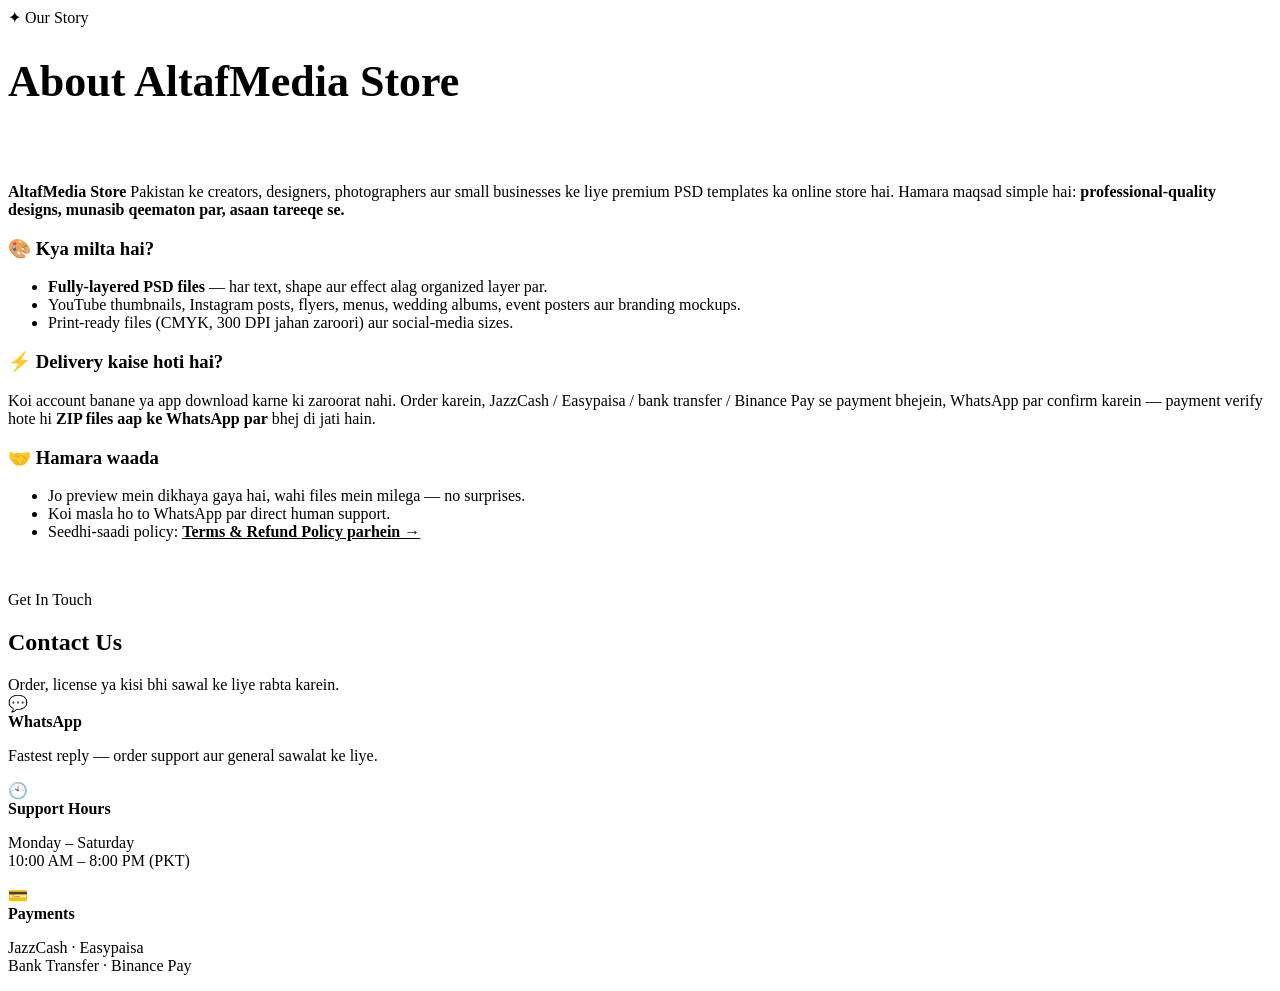
==== about.html @ 40137c95 "Add files via upload" ====
<!DOCTYPE html>
<html lang="en">
<head>
<meta charset="UTF-8">
<meta name="viewport" content="width=device-width, initial-scale=1.0">
<title>About — AltafMedia Store</title>
<link rel="preconnect" href="https://fonts.googleapis.com">
<link rel="preconnect" href="https://fonts.gstatic.com" crossorigin>
<link href="https://fonts.googleapis.com/css2?family=Inter:wght@400;500;600;700;800&display=swap" rel="stylesheet">
<link rel="stylesheet" href="assets/css/style.css">
</head>
<body>
<header class="site-header"></header>

<div class="page-hero">
  <div class="container">
    <span class="eyebrow gold">✦ Our Story</span>
    <h1 class="h-section" style="font-size:clamp(30px,4.5vw,44px)">About AltafMedia Store</h1>
  </div>
</div>

<section style="padding-top:30px">
  <div class="container">
    <div class="prose">
      <p><b>AltafMedia Store</b> Pakistan ke creators, designers, photographers aur small businesses ke liye premium PSD templates ka online store hai. Hamara maqsad simple hai: <b>professional-quality designs, munasib qeematon par, asaan tareeqe se.</b></p>
      <h3>🎨 Kya milta hai?</h3>
      <ul>
        <li><b>Fully-layered PSD files</b> — har text, shape aur effect alag organized layer par.</li>
        <li>YouTube thumbnails, Instagram posts, flyers, menus, wedding albums, event posters aur branding mockups.</li>
        <li>Print-ready files (CMYK, 300 DPI jahan zaroori) aur social-media sizes.</li>
      </ul>
      <h3>⚡ Delivery kaise hoti hai?</h3>
      <p>Koi account banane ya app download karne ki zaroorat nahi. Order karein, JazzCash / Easypaisa / bank transfer / Binance Pay se payment bhejein, WhatsApp par confirm karein — payment verify hote hi <b>ZIP files aap ke WhatsApp par</b> bhej di jati hain.</p>
      <h3>🤝 Hamara waada</h3>
      <ul>
        <li>Jo preview mein dikhaya gaya hai, wahi files mein milega — no surprises.</li>
        <li>Koi masla ho to WhatsApp par direct human support.</li>
        <li>Seedhi-saadi policy: <a href="terms.html" style="color:var(--brand);font-weight:700">Terms & Refund Policy parhein →</a></li>
      </ul>
    </div>

    <div id="contact" style="margin-top:50px">
      <div class="center">
        <span class="eyebrow">Get In Touch</span>
        <h2 class="h-section">Contact Us</h2>
        <p class="lead" style="margin:0 auto">Order, license ya kisi bhi sawal ke liye rabta karein.</p>
      </div>
      <div class="contact-cards">
        <a class="contact-card" id="waCard" target="_blank" rel="noopener">
          <div class="emoji">💬</div><b>WhatsApp</b><p>Fastest reply — order support aur general sawalat ke liye.</p>
        </a>
        <div class="contact-card">
          <div class="emoji">🕙</div><b>Support Hours</b><p>Monday – Saturday<br>10:00 AM – 8:00 PM (PKT)</p>
        </div>
        <div class="contact-card">
          <div class="emoji">💳</div><b>Payments</b><p>JazzCash · Easypaisa<br>Bank Transfer · Binance Pay</p>
        </div>
      </div>
    </div>
  </div>
</section>

<footer class="site-footer"></footer>

<script src="assets/js/config.js"></script>
<script src="assets/js/products.js"></script>
<script src="assets/js/app.js"></script>
<script>
boot("About");
$("#waCard").href = "https://api.whatsapp.com/send?phone=" + STORE.whatsapp +
  "&text=" + encodeURIComponent("Assalam-o-Alaikum! Mujhe AltafMedia Store ke baare mein maloomat chahiye.");
</script>
</body>
</html>
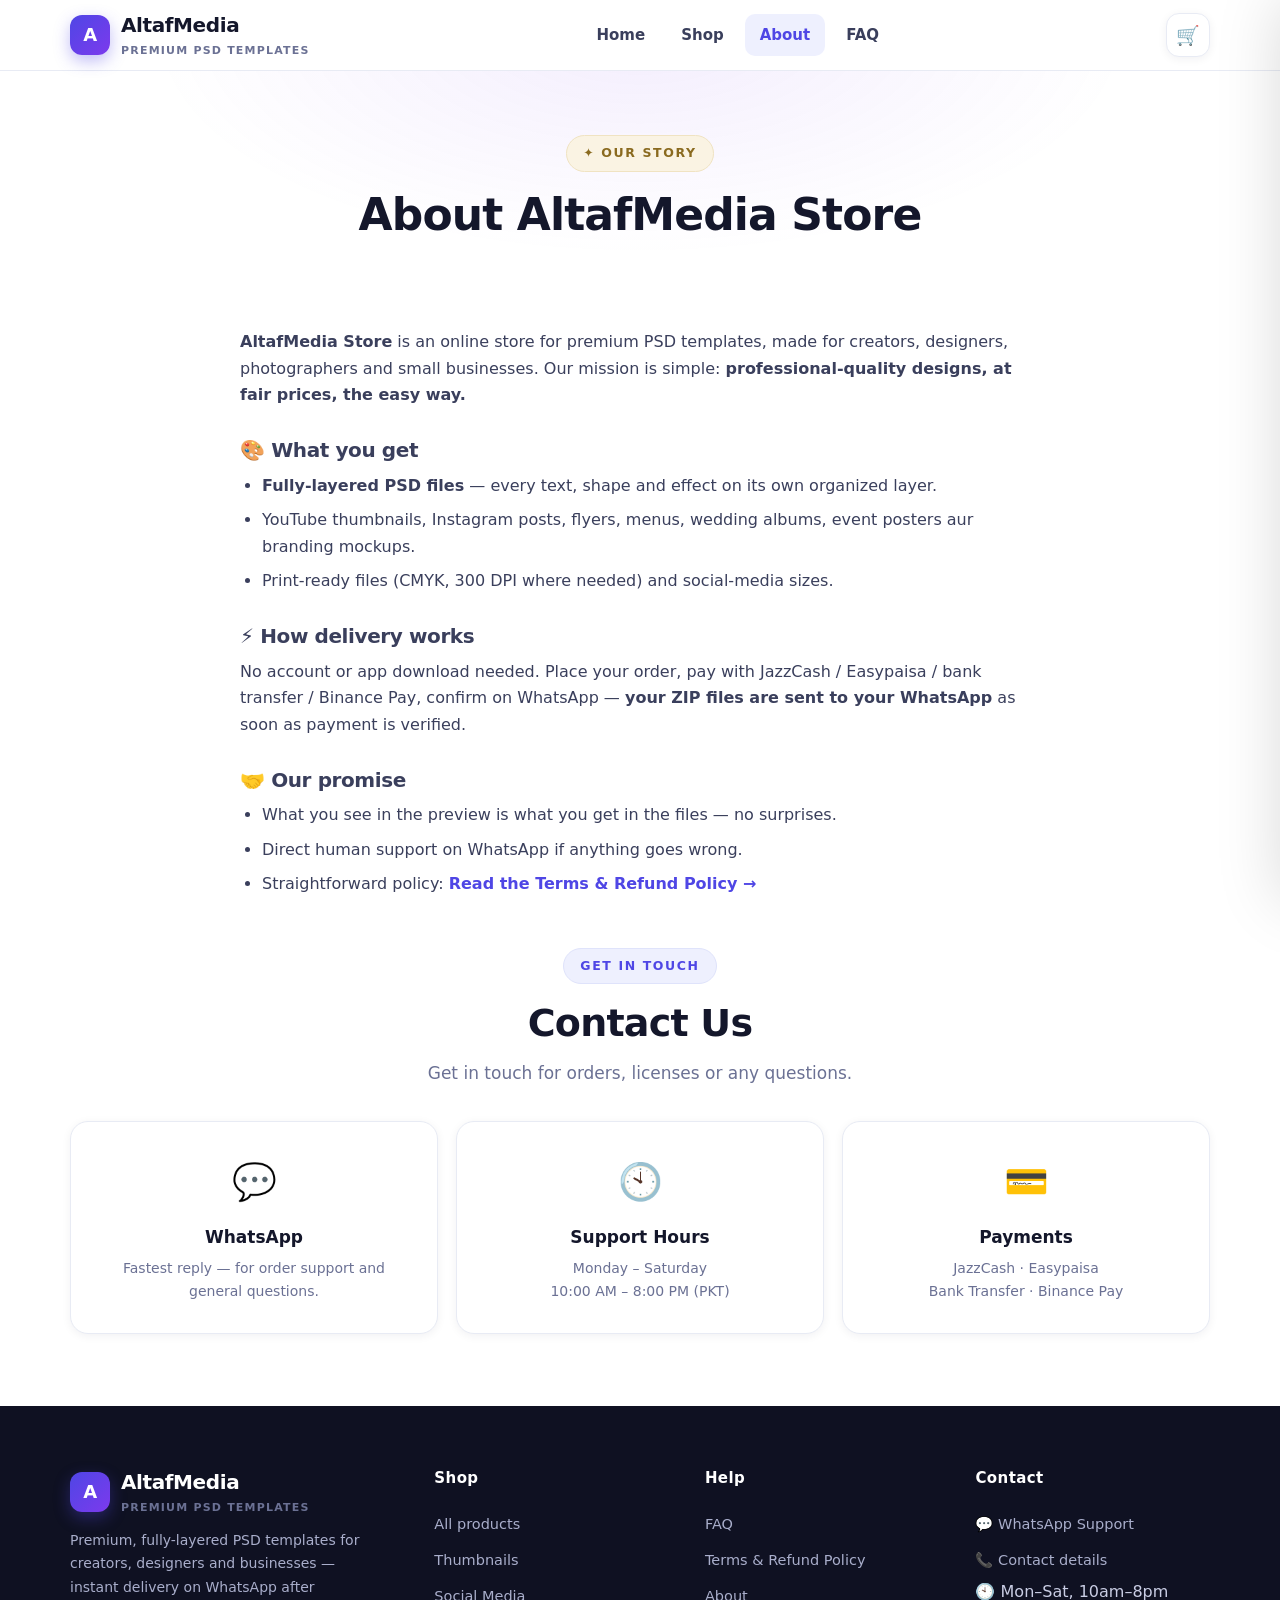
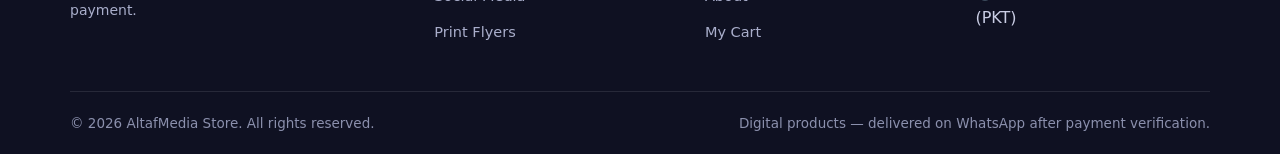
==== commit b5e7825e: "Translate all client-visible text to English" ====
--- a/about.html
+++ b/about.html
@@ -22,20 +22,20 @@
 <section style="padding-top:30px">
   <div class="container">
     <div class="prose">
-      <p><b>AltafMedia Store</b> Pakistan ke creators, designers, photographers aur small businesses ke liye premium PSD templates ka online store hai. Hamara maqsad simple hai: <b>professional-quality designs, munasib qeematon par, asaan tareeqe se.</b></p>
-      <h3>🎨 Kya milta hai?</h3>
+      <p><b>AltafMedia Store</b> is an online store for premium PSD templates, made for creators, designers, photographers and small businesses. Our mission is simple: <b>professional-quality designs, at fair prices, the easy way.</b></p>
+      <h3>🎨 What you get</h3>
       <ul>
-        <li><b>Fully-layered PSD files</b> — har text, shape aur effect alag organized layer par.</li>
+        <li><b>Fully-layered PSD files</b> — every text, shape and effect on its own organized layer.</li>
         <li>YouTube thumbnails, Instagram posts, flyers, menus, wedding albums, event posters aur branding mockups.</li>
-        <li>Print-ready files (CMYK, 300 DPI jahan zaroori) aur social-media sizes.</li>
+        <li>Print-ready files (CMYK, 300 DPI where needed) and social-media sizes.</li>
       </ul>
-      <h3>⚡ Delivery kaise hoti hai?</h3>
-      <p>Koi account banane ya app download karne ki zaroorat nahi. Order karein, JazzCash / Easypaisa / bank transfer / Binance Pay se payment bhejein, WhatsApp par confirm karein — payment verify hote hi <b>ZIP files aap ke WhatsApp par</b> bhej di jati hain.</p>
-      <h3>🤝 Hamara waada</h3>
+      <h3>⚡ How delivery works</h3>
+      <p>No account or app download needed. Place your order, pay with JazzCash / Easypaisa / bank transfer / Binance Pay, confirm on WhatsApp — <b>your ZIP files are sent to your WhatsApp</b> as soon as payment is verified.</p>
+      <h3>🤝 Our promise</h3>
       <ul>
-        <li>Jo preview mein dikhaya gaya hai, wahi files mein milega — no surprises.</li>
-        <li>Koi masla ho to WhatsApp par direct human support.</li>
-        <li>Seedhi-saadi policy: <a href="terms.html" style="color:var(--brand);font-weight:700">Terms & Refund Policy parhein →</a></li>
+        <li>What you see in the preview is what you get in the files — no surprises.</li>
+        <li>Direct human support on WhatsApp if anything goes wrong.</li>
+        <li>Straightforward policy: <a href="terms.html" style="color:var(--brand);font-weight:700">Read the Terms & Refund Policy →</a></li>
       </ul>
     </div>
 
@@ -43,11 +43,11 @@
       <div class="center">
         <span class="eyebrow">Get In Touch</span>
         <h2 class="h-section">Contact Us</h2>
-        <p class="lead" style="margin:0 auto">Order, license ya kisi bhi sawal ke liye rabta karein.</p>
+        <p class="lead" style="margin:0 auto">Get in touch for orders, licenses or any questions.</p>
       </div>
       <div class="contact-cards">
         <a class="contact-card" id="waCard" target="_blank" rel="noopener">
-          <div class="emoji">💬</div><b>WhatsApp</b><p>Fastest reply — order support aur general sawalat ke liye.</p>
+          <div class="emoji">💬</div><b>WhatsApp</b><p>Fastest reply — for order support and general questions.</p>
         </a>
         <div class="contact-card">
           <div class="emoji">🕙</div><b>Support Hours</b><p>Monday – Saturday<br>10:00 AM – 8:00 PM (PKT)</p>
@@ -68,7 +68,7 @@
 <script>
 boot("About");
 $("#waCard").href = "https://api.whatsapp.com/send?phone=" + STORE.whatsapp +
-  "&text=" + encodeURIComponent("Assalam-o-Alaikum! Mujhe AltafMedia Store ke baare mein maloomat chahiye.");
+  "&text=" + encodeURIComponent("Hello! I would like to know more about the AltafMedia Store.");
 </script>
 </body>
 </html>
--- a/assets/css/style.css
+++ b/assets/css/style.css
@@ -0,0 +1,318 @@
+/* ============================================================
+   AltafMedia Store — Premium White Theme
+   ============================================================ */
+:root{
+  --bg:#ffffff;
+  --bg-soft:#f6f7fb;
+  --bg-softer:#fafbfe;
+  --ink:#14172b;
+  --ink-2:#3a3f5c;
+  --muted:#6b7194;
+  --line:#e8ebf4;
+  --brand:#4f46e5;
+  --brand-2:#7c3aed;
+  --brand-grad:linear-gradient(135deg,#4f46e5 0%,#7c3aed 100%);
+  --gold:#c19a3d;
+  --gold-soft:#faf3e3;
+  --green:#16a34a;
+  --red:#dc2626;
+  --radius:18px;
+  --radius-sm:12px;
+  --shadow-sm:0 2px 10px rgba(20,23,43,.06);
+  --shadow:0 12px 34px rgba(20,23,43,.09);
+  --shadow-lg:0 24px 60px rgba(79,70,229,.14);
+  --font:'Inter',system-ui,-apple-system,'Segoe UI',sans-serif;
+}
+*{margin:0;padding:0;box-sizing:border-box}
+html{scroll-behavior:smooth}
+body{font-family:var(--font);background:var(--bg);color:var(--ink);line-height:1.65;-webkit-font-smoothing:antialiased}
+img{max-width:100%;display:block}
+a{color:inherit;text-decoration:none}
+button{font-family:var(--font);cursor:pointer}
+input,select,textarea{font-family:var(--font);font-size:15px}
+.container{max-width:1180px;margin:0 auto;padding:0 20px}
+section{padding:72px 0}
+.section-soft{background:var(--bg-soft)}
+.eyebrow{display:inline-flex;align-items:center;gap:8px;font-size:12.5px;font-weight:700;letter-spacing:1.6px;text-transform:uppercase;color:var(--brand);background:#eef0fe;border:1px solid #dfe3fb;padding:7px 16px;border-radius:100px;margin-bottom:16px}
+.eyebrow.gold{color:#8a6a1f;background:var(--gold-soft);border-color:#f0e3c2}
+h1,h2,h3{line-height:1.22;letter-spacing:-.02em}
+.h-display{font-size:clamp(34px,5.4vw,58px);font-weight:800}
+.h-section{font-size:clamp(26px,3.6vw,38px);font-weight:800;margin-bottom:12px}
+.lead{font-size:17px;color:var(--muted);max-width:640px}
+.center{text-align:center}
+.center .lead{margin:0 auto}
+.grad-text{background:var(--brand-grad);-webkit-background-clip:text;background-clip:text;color:transparent}
+
+/* ---------- buttons ---------- */
+.btn{display:inline-flex;align-items:center;justify-content:center;gap:9px;font-weight:700;font-size:15.5px;padding:14px 28px;border-radius:14px;border:1px solid transparent;transition:transform .18s ease,box-shadow .18s ease,background .18s ease;white-space:nowrap}
+.btn:active{transform:scale(.97)}
+.btn-primary{background:var(--brand-grad);color:#fff;box-shadow:0 10px 26px rgba(79,70,229,.32)}
+.btn-primary:hover{transform:translateY(-2px);box-shadow:0 16px 34px rgba(79,70,229,.4)}
+.btn-outline{background:#fff;border-color:var(--line);color:var(--ink);box-shadow:var(--shadow-sm)}
+.btn-outline:hover{border-color:var(--brand);color:var(--brand);transform:translateY(-2px)}
+.btn-gold{background:linear-gradient(135deg,#d4a94e,#b8862e);color:#fff;box-shadow:0 10px 26px rgba(193,154,61,.35)}
+.btn-gold:hover{transform:translateY(-2px)}
+.btn-whatsapp{background:#1faa53;color:#fff;box-shadow:0 10px 26px rgba(31,170,83,.32);font-size:17px;padding:16px 34px}
+.btn-whatsapp:hover{transform:translateY(-2px)}
+.btn-block{width:100%}
+.btn-sm{padding:10px 18px;font-size:14px;border-radius:11px}
+.btn:disabled{opacity:.55;cursor:not-allowed;transform:none}
+
+/* ---------- header ---------- */
+.header{position:sticky;top:0;z-index:60;background:rgba(255,255,255,.88);backdrop-filter:blur(14px);-webkit-backdrop-filter:blur(14px);border-bottom:1px solid var(--line)}
+.header-inner{display:flex;align-items:center;justify-content:space-between;height:70px;gap:16px}
+.logo{display:flex;align-items:center;gap:11px;font-weight:800;font-size:20px;letter-spacing:-.02em}
+.logo-mark{width:40px;height:40px;border-radius:12px;background:var(--brand-grad);display:flex;align-items:center;justify-content:center;color:#fff;font-weight:800;font-size:18px;box-shadow:0 6px 16px rgba(79,70,229,.35)}
+.logo small{display:block;font-size:11px;font-weight:600;color:var(--muted);letter-spacing:1.2px;text-transform:uppercase}
+.nav{display:flex;gap:6px}
+.nav a{font-weight:600;font-size:15px;color:var(--ink-2);padding:9px 15px;border-radius:10px;transition:all .15s}
+.nav a:hover{background:var(--bg-soft);color:var(--brand)}
+.nav a.active{background:#eef0fe;color:var(--brand)}
+.header-actions{display:flex;align-items:center;gap:10px}
+.icon-btn{position:relative;width:44px;height:44px;border-radius:13px;border:1px solid var(--line);background:#fff;display:flex;align-items:center;justify-content:center;font-size:19px;transition:all .15s;box-shadow:var(--shadow-sm)}
+.icon-btn:hover{border-color:var(--brand);transform:translateY(-1px)}
+.cart-count{position:absolute;top:-7px;right:-7px;min-width:22px;height:22px;padding:0 6px;border-radius:11px;background:var(--brand-grad);color:#fff;font-size:12px;font-weight:800;display:flex;align-items:center;justify-content:center}
+.hamburger{display:none}
+
+/* ---------- hero ---------- */
+.hero{padding:84px 0 70px;background:radial-gradient(900px 420px at 50% -60px,rgba(124,58,237,.10),transparent 70%),var(--bg);position:relative;overflow:hidden}
+.hero-inner{max-width:780px;margin:0 auto;text-align:center}
+.hero p.lead{margin:18px auto 30px}
+.searchbar{display:flex;background:#fff;border:1.5px solid var(--line);border-radius:18px;padding:6px;box-shadow:var(--shadow);max-width:560px;margin:0 auto;transition:border-color .15s, box-shadow .15s}
+.searchbar:focus-within{border-color:var(--brand);box-shadow:var(--shadow-lg)}
+.searchbar input{flex:1;border:0;outline:0;padding:12px 16px;font-size:16px;background:transparent;min-width:0}
+.hero-ctas{display:flex;gap:12px;justify-content:center;margin-top:22px;flex-wrap:wrap}
+.hero-stats{display:flex;gap:36px;justify-content:center;margin-top:44px;flex-wrap:wrap}
+.stat b{display:block;font-size:26px;font-weight:800;letter-spacing:-.02em}
+.stat span{font-size:13.5px;color:var(--muted);font-weight:600}
+
+/* ---------- category tiles ---------- */
+.cat-grid{display:grid;grid-template-columns:repeat(5,1fr);gap:16px;margin-top:36px}
+.cat-tile{background:#fff;border:1px solid var(--line);border-radius:var(--radius);padding:28px 16px;text-align:center;box-shadow:var(--shadow-sm);transition:all .2s}
+.cat-tile:hover{transform:translateY(-5px);box-shadow:var(--shadow);border-color:#d5daf5}
+.cat-tile .emoji{font-size:34px;display:block;margin-bottom:12px}
+.cat-tile b{display:block;font-size:15.5px}
+.cat-tile span{font-size:13px;color:var(--muted)}
+
+/* ---------- product cards ---------- */
+.prod-grid{display:grid;grid-template-columns:repeat(4,1fr);gap:20px;margin-top:36px}
+.card{background:#fff;border:1px solid var(--line);border-radius:var(--radius);overflow:hidden;box-shadow:var(--shadow-sm);transition:transform .2s,box-shadow .2s;display:flex;flex-direction:column}
+.card:hover{transform:translateY(-6px);box-shadow:var(--shadow)}
+.card-img{position:relative;aspect-ratio:4/3;overflow:hidden;background:var(--bg-soft)}
+.card-img img{width:100%;height:100%;object-fit:cover;transition:transform .4s ease}
+.card:hover .card-img img{transform:scale(1.06)}
+.badge{position:absolute;top:12px;left:12px;font-size:12px;font-weight:800;letter-spacing:.6px;text-transform:uppercase;padding:6px 13px;border-radius:100px;color:#fff;background:var(--brand-grad);box-shadow:0 4px 12px rgba(79,70,229,.4)}
+.badge.gold{background:linear-gradient(135deg,#d4a94e,#a87c22);box-shadow:0 4px 12px rgba(193,154,61,.4)}
+.badge.red{background:linear-gradient(135deg,#ef4444,#b91c1c)}
+.discount-tag{position:absolute;top:12px;right:12px;font-size:12.5px;font-weight:800;background:#fff;color:var(--green);padding:6px 12px;border-radius:100px;box-shadow:var(--shadow-sm)}
+.card-body{padding:18px;display:flex;flex-direction:column;gap:8px;flex:1}
+.card-cat{font-size:12px;font-weight:700;letter-spacing:1.1px;text-transform:uppercase;color:var(--brand)}
+.card-title{font-size:16.5px;font-weight:700;line-height:1.4}
+.card-short{font-size:13.5px;color:var(--muted);line-height:1.55}
+.card-foot{margin-top:auto;display:flex;align-items:center;justify-content:space-between;padding-top:10px}
+.price{font-size:19px;font-weight:800;letter-spacing:-.01em}
+.price .old{font-size:14px;font-weight:600;color:var(--muted);text-decoration:line-through;margin-left:8px}
+.card-actions{display:flex;gap:8px;padding:0 18px 18px}
+.card-actions .btn{flex:1;padding:11px 8px;font-size:14px}
+
+/* ---------- steps / how it works ---------- */
+.steps{display:grid;grid-template-columns:repeat(3,1fr);gap:20px;margin-top:36px}
+.step{background:#fff;border:1px solid var(--line);border-radius:var(--radius);padding:34px 26px;box-shadow:var(--shadow-sm);position:relative;transition:all .2s}
+.step:hover{transform:translateY(-4px);box-shadow:var(--shadow)}
+.step-num{width:52px;height:52px;border-radius:16px;background:var(--brand-grad);color:#fff;font-weight:800;font-size:21px;display:flex;align-items:center;justify-content:center;margin-bottom:18px;box-shadow:0 8px 20px rgba(79,70,229,.3)}
+.step h3{font-size:18px;margin-bottom:8px}
+.step p{font-size:14.5px;color:var(--muted)}
+
+/* ---------- trust badges ---------- */
+.trust{display:grid;grid-template-columns:repeat(4,1fr);gap:16px;margin-top:36px}
+.trust-item{display:flex;gap:14px;align-items:flex-start;background:#fff;border:1px solid var(--line);border-radius:var(--radius-sm);padding:20px;box-shadow:var(--shadow-sm)}
+.trust-item .t-icon{font-size:26px;flex-shrink:0}
+.trust-item b{display:block;font-size:15px}
+.trust-item span{font-size:13.5px;color:var(--muted)}
+
+/* ---------- FAQ ---------- */
+.faq-list{max-width:760px;margin:32px auto 0}
+.faq-item{background:#fff;border:1px solid var(--line);border-radius:var(--radius-sm);margin-bottom:12px;overflow:hidden;box-shadow:var(--shadow-sm)}
+.faq-q{width:100%;background:none;border:0;display:flex;justify-content:space-between;align-items:center;gap:14px;padding:19px 22px;font-size:16px;font-weight:700;text-align:left;color:var(--ink)}
+.faq-q .chev{flex-shrink:0;width:30px;height:30px;border-radius:50%;background:var(--bg-soft);display:flex;align-items:center;justify-content:center;transition:transform .25s;font-size:14px;color:var(--brand)}
+.faq-item.open .faq-q .chev{transform:rotate(180deg);background:var(--brand-grad);color:#fff}
+.faq-a{max-height:0;overflow:hidden;transition:max-height .3s ease}
+.faq-a p{padding:0 22px 20px;font-size:15px;color:var(--muted)}
+
+/* ---------- footer ---------- */
+.footer{background:#0f1122;color:#c9cde4;margin-top:0}
+.footer-inner{display:grid;grid-template-columns:1.4fr 1fr 1fr 1fr;gap:36px;padding:60px 0 40px}
+.footer .logo{color:#fff}
+.footer h4{color:#fff;font-size:15px;margin-bottom:16px;letter-spacing:.4px}
+.footer a.flink{display:block;font-size:14.5px;padding:6px 0;color:#a9aecb;transition:color .15s}
+.footer a.flink:hover{color:#fff}
+.footer-brand p{font-size:14px;color:#a9aecb;margin-top:12px;max-width:300px}
+.footer-bottom{border-top:1px solid rgba(255,255,255,.1);padding:20px 0;display:flex;justify-content:space-between;gap:12px;flex-wrap:wrap;font-size:13.5px;color:#8b90ad}
+
+/* ---------- shop toolbar ---------- */
+.toolbar{display:flex;gap:12px;flex-wrap:wrap;align-items:center;margin:30px 0 6px}
+.toolbar .searchbar{flex:1;min-width:220px;margin:0;box-shadow:var(--shadow-sm)}
+.sort-select{border:1.5px solid var(--line);border-radius:13px;padding:12px 14px;background:#fff;font-weight:600;font-size:14.5px;outline:0;cursor:pointer}
+.pills{display:flex;gap:10px;flex-wrap:wrap;margin:18px 0 4px}
+.pill{border:1.5px solid var(--line);background:#fff;padding:9px 20px;border-radius:100px;font-size:14px;font-weight:700;color:var(--ink-2);transition:all .15s}
+.pill:hover{border-color:var(--brand);color:var(--brand)}
+.pill.active{background:var(--brand-grad);border-color:transparent;color:#fff;box-shadow:0 6px 16px rgba(79,70,229,.3)}
+.result-count{font-size:14px;color:var(--muted);font-weight:600;margin:14px 0 0}
+.empty-state{text-align:center;padding:80px 20px;color:var(--muted)}
+.empty-state .big{font-size:52px;margin-bottom:14px}
+
+/* ---------- product page ---------- */
+.prod-layout{display:grid;grid-template-columns:1.05fr 1fr;gap:44px;margin-top:34px}
+.gallery-main{border-radius:var(--radius);overflow:hidden;border:1px solid var(--line);box-shadow:var(--shadow);cursor:zoom-in;background:var(--bg-soft)}
+.gallery-main img{width:100%;aspect-ratio:4/3;object-fit:cover}
+.gallery-thumbs{display:flex;gap:10px;margin-top:12px;flex-wrap:wrap}
+.gallery-thumbs img{width:88px;height:66px;object-fit:cover;border-radius:10px;border:2px solid var(--line);cursor:pointer;transition:all .15s}
+.gallery-thumbs img.active{border-color:var(--brand);box-shadow:0 4px 12px rgba(79,70,229,.25)}
+.prod-info .card-cat{margin-bottom:6px}
+.prod-info h1{font-size:clamp(24px,3.4vw,34px);margin-bottom:10px}
+.prod-price-row{display:flex;align-items:center;gap:14px;margin:16px 0;flex-wrap:wrap}
+.prod-price{font-size:34px;font-weight:800;letter-spacing:-.02em}
+.prod-price .old{font-size:20px;color:var(--muted);text-decoration:line-through;font-weight:600;margin-left:10px}
+.save-tag{background:#e9f9ef;color:var(--green);font-weight:800;font-size:13.5px;padding:7px 15px;border-radius:100px}
+.prod-badges{display:flex;gap:10px;margin:14px 0;flex-wrap:wrap}
+.pbadge{display:inline-flex;align-items:center;gap:7px;font-size:13.5px;font-weight:700;background:var(--bg-soft);border:1px solid var(--line);padding:8px 15px;border-radius:100px}
+.pbadge.gold{background:var(--gold-soft);border-color:#f0e3c2;color:#8a6a1f}
+.qty-row{display:flex;align-items:center;gap:14px;margin:22px 0}
+.qty{display:flex;align-items:center;border:1.5px solid var(--line);border-radius:13px;overflow:hidden}
+.qty button{width:42px;height:46px;border:0;background:var(--bg-soft);font-size:19px;font-weight:700;color:var(--ink)}
+.qty button:hover{background:#e9ecf7}
+.qty span{min-width:48px;text-align:center;font-weight:800;font-size:16px}
+.buy-row{display:flex;gap:12px;flex-wrap:wrap}
+.buy-row .btn{flex:1;min-width:170px}
+.meta-list{margin-top:24px;border-top:1px solid var(--line);padding-top:20px;display:grid;gap:9px;font-size:14.5px;color:var(--muted)}
+.meta-list b{color:var(--ink)}
+.tabs{margin-top:52px}
+.tab-btns{display:flex;gap:8px;border-bottom:2px solid var(--line);flex-wrap:wrap}
+.tab-btn{background:none;border:0;padding:14px 22px;font-size:15.5px;font-weight:700;color:var(--muted);border-bottom:3px solid transparent;margin-bottom:-2px}
+.tab-btn.active{color:var(--brand);border-bottom-color:var(--brand)}
+.tab-panel{display:none;padding:28px 4px;font-size:15.5px;color:var(--ink-2);max-width:800px}
+.tab-panel.active{display:block}
+.tab-panel ul{margin:12px 0 12px 22px;display:grid;gap:8px}
+.spec-table{width:100%;border-collapse:collapse;margin-top:8px}
+.spec-table td{padding:13px 16px;border-bottom:1px solid var(--line);font-size:15px}
+.spec-table td:first-child{font-weight:700;width:180px;color:var(--ink)}
+.related{margin-top:20px}
+
+/* lightbox */
+.lightbox{position:fixed;inset:0;background:rgba(10,12,26,.9);z-index:200;display:none;align-items:center;justify-content:center;padding:24px}
+.lightbox.open{display:flex}
+.lightbox img{max-width:92vw;max-height:88vh;border-radius:14px;box-shadow:0 30px 80px rgba(0,0,0,.5)}
+.lightbox .close{position:absolute;top:22px;right:26px;background:#fff;border:0;width:46px;height:46px;border-radius:50%;font-size:20px;font-weight:800}
+
+/* ---------- cart ---------- */
+.drawer-overlay{position:fixed;inset:0;background:rgba(10,12,26,.45);z-index:90;opacity:0;pointer-events:none;transition:opacity .25s}
+.drawer-overlay.show{opacity:1;pointer-events:auto}
+.drawer{position:fixed;top:0;right:-420px;width:min(400px,92vw);height:100dvh;background:#fff;z-index:95;display:flex;flex-direction:column;transition:right .3s ease;box-shadow:-20px 0 60px rgba(0,0,0,.15)}
+.drawer.open{right:0}
+.drawer-head{display:flex;justify-content:space-between;align-items:center;padding:20px 22px;border-bottom:1px solid var(--line)}
+.drawer-head h3{font-size:18px}
+.drawer-items{flex:1;overflow-y:auto;padding:16px 22px;display:flex;flex-direction:column;gap:14px}
+.d-item{display:flex;gap:13px;border:1px solid var(--line);border-radius:14px;padding:11px;background:var(--bg-softer)}
+.d-item img{width:74px;height:56px;object-fit:cover;border-radius:9px;flex-shrink:0}
+.d-item .t{font-size:13.5px;font-weight:700;line-height:1.4}
+.d-item .p{font-size:13.5px;font-weight:800;color:var(--brand);margin-top:3px}
+.d-item .row{display:flex;justify-content:space-between;align-items:center;margin-top:8px}
+.mini-qty{display:flex;align-items:center;border:1px solid var(--line);border-radius:9px;background:#fff}
+.mini-qty button{width:28px;height:28px;border:0;background:none;font-weight:800;font-size:15px}
+.mini-qty span{min-width:28px;text-align:center;font-weight:800;font-size:13.5px}
+.rm{background:none;border:0;color:var(--red);font-size:13px;font-weight:700}
+.drawer-foot{padding:20px 22px;border-top:1px solid var(--line);background:var(--bg-softer)}
+.subtotal-row{display:flex;justify-content:space-between;font-weight:800;font-size:17px;margin-bottom:14px}
+.drawer-foot .btn{margin-top:10px}
+
+.cart-page-item{display:grid;grid-template-columns:110px 1fr auto;gap:18px;background:#fff;border:1px solid var(--line);border-radius:var(--radius);padding:16px;margin-bottom:14px;box-shadow:var(--shadow-sm);align-items:center}
+.cart-page-item img{width:110px;height:84px;object-fit:cover;border-radius:12px}
+.cart-summary{background:#fff;border:1px solid var(--line);border-radius:var(--radius);padding:28px;box-shadow:var(--shadow);position:sticky;top:92px}
+.cart-layout{display:grid;grid-template-columns:1fr 340px;gap:28px;margin-top:30px;align-items:start}
+.sum-row{display:flex;justify-content:space-between;padding:9px 0;font-size:15px;color:var(--muted)}
+.sum-row.total{font-size:20px;font-weight:800;color:var(--ink);border-top:1px solid var(--line);margin-top:10px;padding-top:16px}
+
+/* ---------- checkout ---------- */
+.check-layout{display:grid;grid-template-columns:1fr 380px;gap:28px;margin-top:30px;align-items:start}
+.form-card{background:#fff;border:1px solid var(--line);border-radius:var(--radius);padding:32px;box-shadow:var(--shadow-sm)}
+.form-card h3{font-size:19px;margin-bottom:20px;display:flex;align-items:center;gap:10px}
+.field{margin-bottom:18px}
+.field label{display:block;font-weight:700;font-size:14px;margin-bottom:8px}
+.field input{width:100%;border:1.5px solid var(--line);border-radius:12px;padding:13px 16px;outline:0;transition:border-color .15s}
+.field input:focus{border-color:var(--brand)}
+.field .err{color:var(--red);font-size:13px;font-weight:600;margin-top:6px;display:none}
+.field.invalid input{border-color:var(--red)}
+.field.invalid .err{display:block}
+.pay-option{display:flex;gap:14px;border:1.5px solid var(--line);border-radius:14px;padding:16px 18px;margin-bottom:12px;cursor:pointer;transition:all .15s;align-items:flex-start}
+.pay-option:hover{border-color:#c9cdf3}
+.pay-option.selected{border-color:var(--brand);background:#f4f5ff;box-shadow:0 6px 18px rgba(79,70,229,.12)}
+.pay-option input{margin-top:4px;accent-color:var(--brand);width:18px;height:18px}
+.pay-option b{display:block;font-size:16px}
+.pay-option .num{font-size:14px;color:var(--muted);font-weight:600}
+.pay-option .acc{font-size:13px;color:var(--muted)}
+.order-lines{max-height:300px;overflow-y:auto;display:grid;gap:12px;margin-bottom:18px}
+.order-line{display:flex;gap:12px;align-items:center;font-size:14px}
+.order-line img{width:58px;height:44px;object-fit:cover;border-radius:8px}
+.order-line .t{font-weight:700;flex:1;line-height:1.4}
+.order-line .q{color:var(--muted);font-size:13px}
+
+/* ---------- success ---------- */
+.success-wrap{max-width:680px;margin:0 auto;text-align:center}
+.success-icon{width:92px;height:92px;border-radius:50%;background:#e9f9ef;color:var(--green);font-size:44px;display:flex;align-items:center;justify-content:center;margin:0 auto 24px;box-shadow:0 12px 30px rgba(22,163,74,.2)}
+.order-id-box{background:var(--bg-soft);border:1.5px dashed #c9cdf3;border-radius:14px;padding:18px;margin:22px 0;font-size:15px}
+.order-id-box b{font-size:24px;letter-spacing:2px;color:var(--brand)}
+.pay-steps{background:#fff;border:1px solid var(--line);border-radius:var(--radius);padding:28px;box-shadow:var(--shadow-sm);text-align:left;margin:26px 0}
+.pay-steps ol{margin:10px 0 0 22px;display:grid;gap:12px;font-size:15px}
+.pay-num-box{background:var(--gold-soft);border:1px solid #f0e3c2;border-radius:12px;padding:14px 18px;margin-top:14px;font-size:16px;font-weight:700}
+.note-box{background:#eef0fe;border-radius:12px;padding:16px 20px;font-size:14.5px;color:var(--ink-2);margin:18px 0;text-align:left}
+
+/* ---------- misc pages ---------- */
+.page-hero{background:radial-gradient(700px 320px at 50% -40px,rgba(124,58,237,.09),transparent 70%),var(--bg);padding:64px 0 46px;text-align:center}
+.prose{max-width:800px;margin:0 auto;font-size:16px;color:var(--ink-2)}
+.prose h3{margin:30px 0 10px;font-size:20px}
+.prose p{margin-bottom:14px}
+.prose ul{margin:10px 0 16px 22px;display:grid;gap:8px}
+.contact-cards{display:grid;grid-template-columns:repeat(3,1fr);gap:18px;margin-top:34px}
+.contact-card{background:#fff;border:1px solid var(--line);border-radius:var(--radius);padding:30px;text-align:center;box-shadow:var(--shadow-sm);transition:all .2s}
+.contact-card:hover{transform:translateY(-4px);box-shadow:var(--shadow)}
+.contact-card .emoji{font-size:36px;margin-bottom:12px}
+.contact-card b{display:block;font-size:17px;margin-bottom:6px}
+.contact-card p{font-size:14px;color:var(--muted)}
+
+/* toast */
+.toast{position:fixed;bottom:26px;left:50%;transform:translate(-50%,90px);background:#14172b;color:#fff;padding:14px 26px;border-radius:14px;font-weight:600;font-size:14.5px;z-index:300;transition:transform .3s ease;box-shadow:0 16px 40px rgba(0,0,0,.3);max-width:90vw;text-align:center}
+.toast.show{transform:translate(-50%,0)}
+
+/* breadcrumb */
+.crumb{font-size:13.5px;color:var(--muted);margin:26px 0 0;font-weight:600}
+.crumb a:hover{color:var(--brand)}
+
+/* ---------- responsive ---------- */
+@media(max-width:1020px){
+  .prod-grid{grid-template-columns:repeat(3,1fr)}
+  .cat-grid{grid-template-columns:repeat(3,1fr)}
+  .trust{grid-template-columns:repeat(2,1fr)}
+  .footer-inner{grid-template-columns:1fr 1fr}
+  .cart-layout,.check-layout{grid-template-columns:1fr}
+  .cart-summary{position:static}
+  .prod-layout{grid-template-columns:1fr;gap:30px}
+  .contact-cards{grid-template-columns:1fr}
+}
+@media(max-width:720px){
+  section{padding:52px 0}
+  .nav{display:none;position:absolute;top:70px;left:0;right:0;background:#fff;flex-direction:column;padding:14px 20px 20px;border-bottom:1px solid var(--line);box-shadow:var(--shadow)}
+  .nav.open{display:flex}
+  .hamburger{display:flex}
+  .prod-grid{grid-template-columns:repeat(2,1fr);gap:14px}
+  .card-body{padding:14px}
+  .card-actions{padding:0 14px 14px;flex-direction:column}
+  .steps{grid-template-columns:1fr}
+  .cat-grid{grid-template-columns:repeat(2,1fr)}
+  .hero{padding:60px 0 50px}
+  .buy-row .btn{min-width:100%}
+  .footer-inner{grid-template-columns:1fr;gap:28px;padding:44px 0 30px}
+  .cart-page-item{grid-template-columns:84px 1fr}
+  .cart-page-item .c-actions{grid-column:1/-1;display:flex;justify-content:space-between;align-items:center}
+  .form-card{padding:22px}
+  .toolbar .btn{width:100%}
+}
